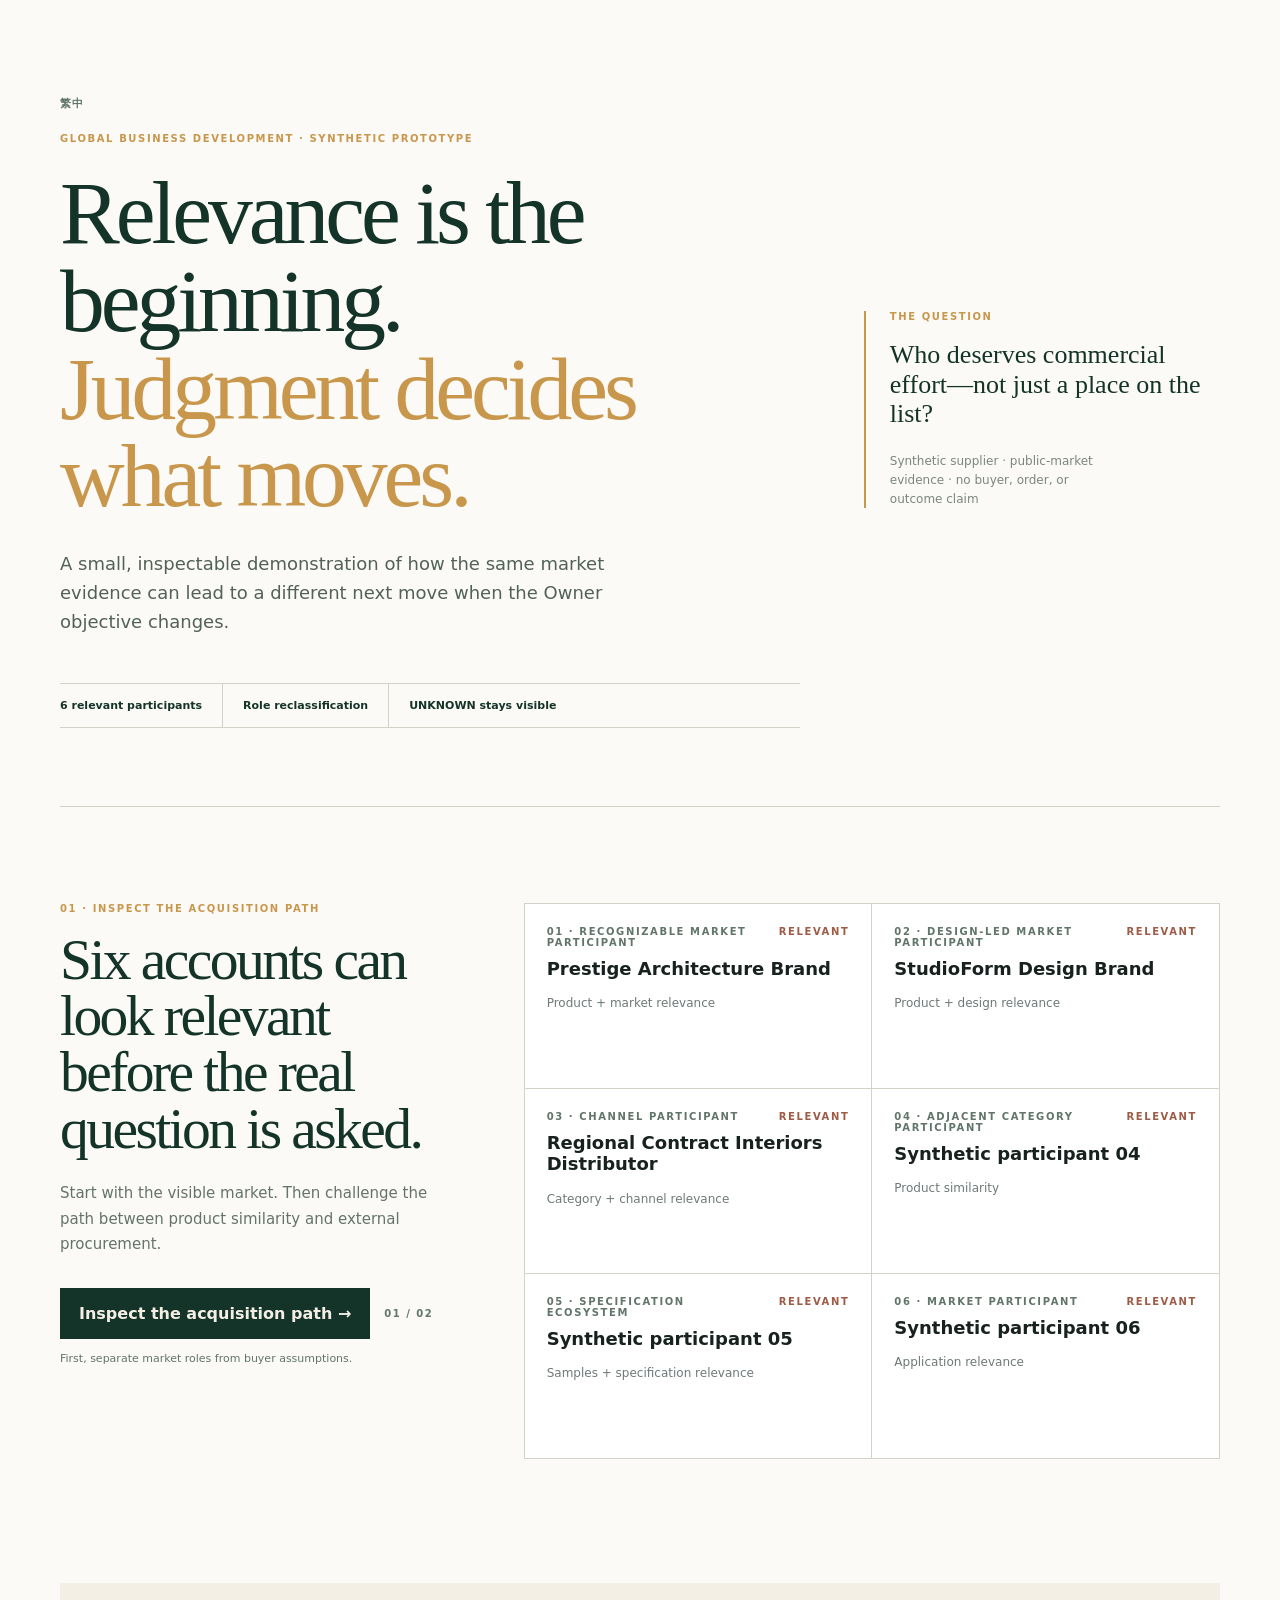
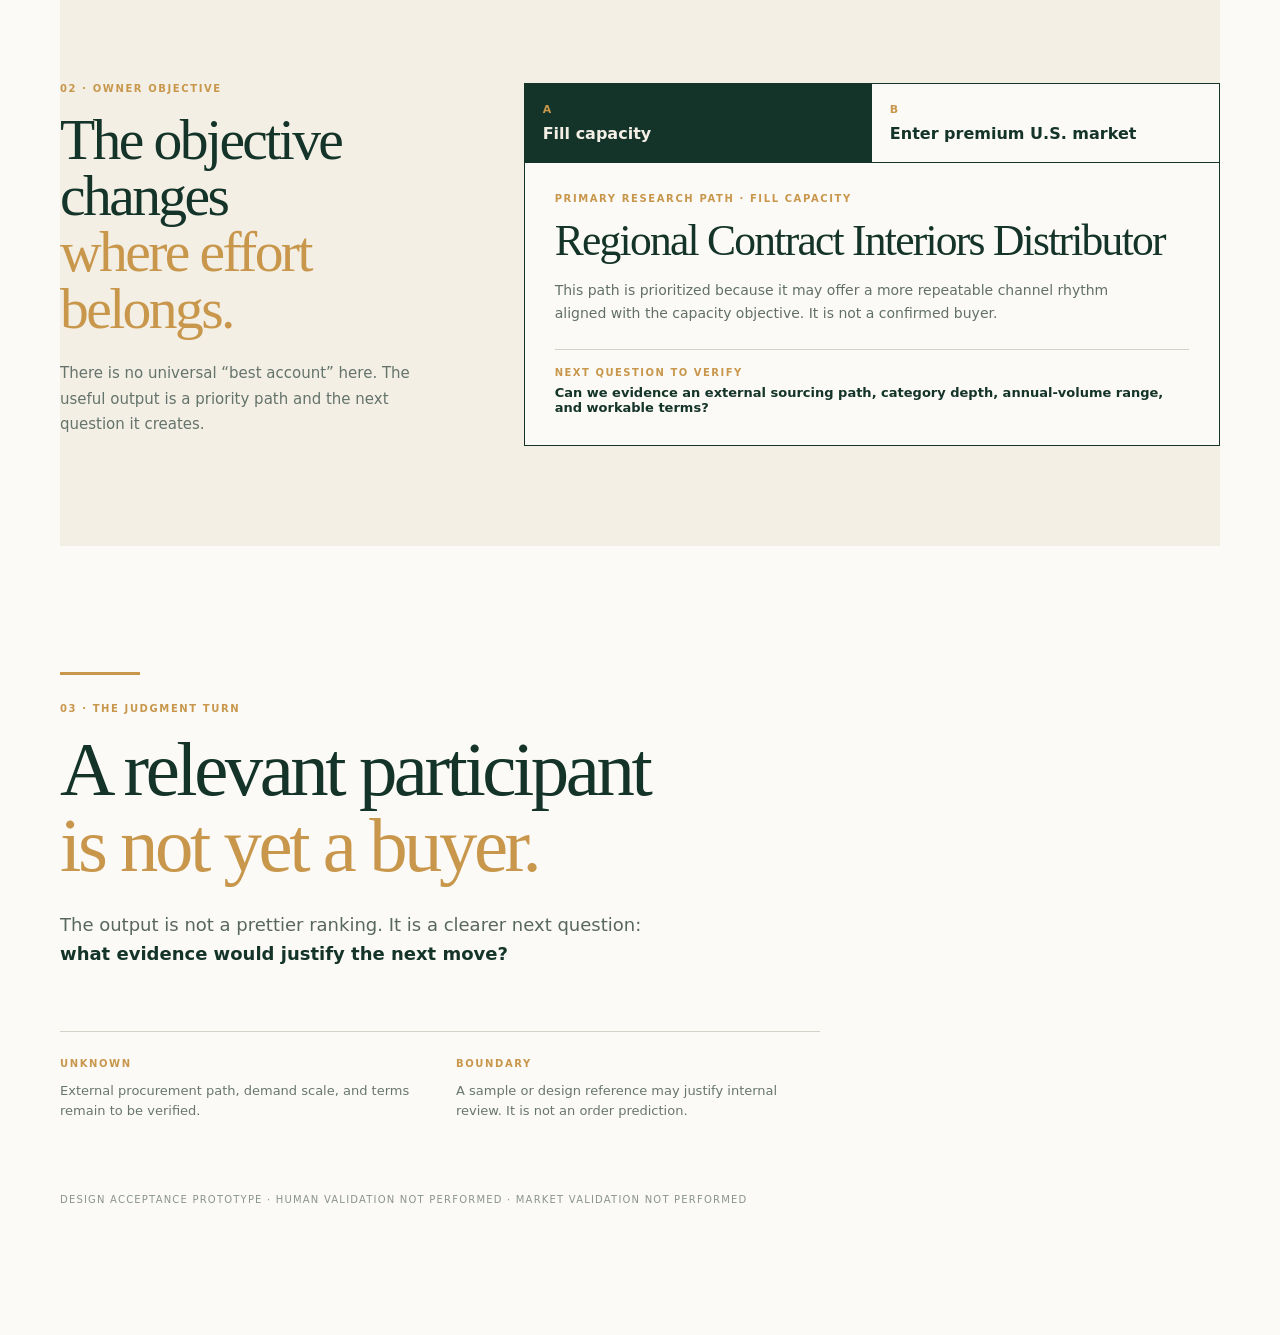
==== index.html @ 03d0aeea "feat: publish GBD judgment reveal prototype" ====
<!doctype html>
<html lang="en">
  <head>
    <meta charset="UTF-8" />
    <meta name="viewport" content="width=device-width, initial-scale=1" />
    <meta name="description" content="A bounded synthetic demonstration of commercial judgment in overseas business development." />
    <title>GBD Judgment Reveal · Paul's Tradecraft</title>
    <link rel="stylesheet" href="./styles.css" />
  </head>
  <body>
    <main>
      <section class="hero shell">
        <div class="hero-copy">
          <a class="language-link" href="./index-zh.html" lang="zh-Hant">繁中</a>
          <p class="eyebrow">GLOBAL BUSINESS DEVELOPMENT · SYNTHETIC PROTOTYPE</p>
          <h1>Relevance is the beginning.<br /><em>Judgment decides what moves.</em></h1>
          <p class="lede">A small, inspectable demonstration of how the same market evidence can lead to a different next move when the Owner objective changes.</p>
          <div class="proof-strip" aria-label="Prototype boundary">
            <span>6 relevant participants</span><span>Role reclassification</span><span>UNKNOWN stays visible</span>
          </div>
        </div>
        <div class="hero-note">
          <p class="note-label">THE QUESTION</p>
          <p>Who deserves commercial effort—not just a place on the list?</p>
          <p class="note-small">Synthetic supplier · public-market evidence · no buyer, order, or outcome claim</p>
        </div>
      </section>

      <section class="reveal-section shell" aria-labelledby="reveal-title">
        <div class="section-intro">
          <p class="eyebrow">01 · INSPECT THE ACQUISITION PATH</p>
          <h2 id="reveal-title">Six accounts can look relevant<br /><span>before the real question is asked.</span></h2>
          <p>Start with the visible market. Then challenge the path between product similarity and external procurement.</p>
          <div class="action-row">
            <button class="primary-action" id="revealButton" type="button">Inspect the acquisition path <span aria-hidden="true">→</span></button>
            <span class="stage-count" id="stageCount">01 / 02</span>
          </div>
          <p class="action-hint" id="actionHint">First, separate market roles from buyer assumptions.</p>
        </div>
        <div class="participant-grid" id="participantGrid" aria-live="polite"></div>
      </section>

      <section class="objective-section shell" aria-labelledby="objective-title">
        <div class="objective-heading">
          <p class="eyebrow">02 · OWNER OBJECTIVE</p>
          <h2 id="objective-title">The objective changes<br /><em>where effort belongs.</em></h2>
          <p>There is no universal “best account” here. The useful output is a priority path and the next question it creates.</p>
        </div>
        <div class="objective-panel">
          <div class="objective-tabs" role="group" aria-label="Owner objective">
            <button class="objective-tab is-active" data-objective="capacity" type="button" aria-pressed="true"><span>A</span> Fill capacity</button>
            <button class="objective-tab" data-objective="premium" type="button" aria-pressed="false"><span>B</span> Enter premium U.S. market</button>
          </div>
          <div class="priority-result" id="priorityResult"></div>
        </div>
      </section>

      <section class="closing-section shell" aria-labelledby="closing-title">
        <div class="closing-rule"></div>
        <p class="eyebrow">03 · THE JUDGMENT TURN</p>
        <h2 id="closing-title">A relevant participant<br /><em>is not yet a buyer.</em></h2>
        <p class="closing-copy">The output is not a prettier ranking. It is a clearer next question: <strong>what evidence would justify the next move?</strong></p>
        <div class="boundary-grid">
          <div><span>UNKNOWN</span><p>External procurement path, demand scale, and terms remain to be verified.</p></div>
          <div><span>BOUNDARY</span><p>A sample or design reference may justify internal review. It is not an order prediction.</p></div>
        </div>
        <p class="disclosure">Design acceptance prototype · Human validation not performed · Market validation not performed</p>
      </section>
    </main>
    <script src="./app.js" defer></script>
  </body>
</html>
---- styles.css ----
:root { --pine:#143329; --ink:#17221f; --bone:#f3efe5; --paper:#fbfaf6; --line:#cfd3c8; --gold:#c8974c; --rust:#9e5b46; --moss:#61756a; }
* { box-sizing:border-box; }
html { scroll-behavior:smooth; }
body { margin:0; background:var(--paper); color:var(--ink); font-family: Inter, ui-sans-serif, system-ui, -apple-system, "Segoe UI", sans-serif; }
button { font:inherit; }
.shell { width:min(1160px, calc(100% - 40px)); margin:0 auto; }
.hero { min-height:620px; display:grid; grid-template-columns:minmax(0,1.35fr) minmax(260px,.65fr); align-items:end; gap:64px; padding:92px 0 78px; }
.hero-copy { max-width:760px; }
.language-link { display:inline-block; margin-bottom:22px; color:var(--moss); font-size:11px; font-weight:800; letter-spacing:.12em; text-decoration:none; }
.language-link:hover, .language-link:focus-visible { color:var(--gold); }
.eyebrow, .note-label, .participant-role, .state, .boundary-grid span { margin:0; font-size:10px; font-weight:800; letter-spacing:.16em; text-transform:uppercase; }
.eyebrow { color:var(--gold); }
h1,h2 { margin:0; font-family: Georgia, "Times New Roman", serif; font-weight:400; letter-spacing:-.045em; line-height:.98; }
h1 { margin-top:25px; max-width:850px; font-size:clamp(3rem, 7vw, 6.7rem); color:var(--pine); }
h1 em,h2 em { color:var(--gold); font-style:normal; }
.lede { max-width:600px; margin:30px 0 0; font-size:18px; line-height:1.6; color:#52615a; }
.proof-strip { display:flex; flex-wrap:wrap; gap:0; margin-top:46px; border-top:1px solid var(--line); border-bottom:1px solid var(--line); }
.proof-strip span { padding:15px 20px 15px 0; margin-right:20px; border-right:1px solid var(--line); font-size:11px; font-weight:700; color:var(--pine); }
.proof-strip span:last-child { border:0; }
.hero-note { align-self:center; border-left:2px solid var(--gold); padding-left:24px; }
.note-label { color:var(--gold); }
.hero-note > p:nth-child(2) { margin:18px 0 24px; font:400 26px/1.13 Georgia, serif; color:var(--pine); }
.note-small { max-width:235px; margin:0; color:#7a867e; font-size:12px; line-height:1.55; }
.reveal-section { padding:96px 0 124px; border-top:1px solid var(--line); display:grid; grid-template-columns:.72fr 1.28fr; gap:72px; }
h2 { font-size:clamp(2.5rem, 4.5vw, 4.6rem); color:var(--pine); }
.section-intro h2, .objective-heading h2 { margin-top:18px; }
.section-intro > p:not(.eyebrow):not(.action-hint), .objective-heading > p:not(.eyebrow) { margin:24px 0 0; color:#64736b; font-size:15px; line-height:1.7; }
.action-row { display:flex; align-items:center; gap:14px; margin-top:30px; }
.primary-action { padding:15px 18px; border:1px solid var(--pine); background:var(--pine); color:var(--bone); cursor:pointer; text-align:left; font-weight:750; transition:background .2s, color .2s; }
.primary-action:hover, .primary-action:focus-visible { background:var(--gold); border-color:var(--gold); color:var(--pine); }
.stage-count { color:var(--moss); font-size:10px; font-weight:800; letter-spacing:.15em; }
.action-hint { margin-top:12px; color:var(--moss); font-size:11px; line-height:1.5; }
.participant-grid { display:grid; grid-template-columns:repeat(2, 1fr); gap:0; border-top:1px solid var(--line); border-left:1px solid var(--line); align-self:start; }
.participant { min-height:185px; padding:22px; border-right:1px solid var(--line); border-bottom:1px solid var(--line); background:#fff; transition:background .35s, color .35s, transform .35s; }
.participant.is-reclassified { background:var(--pine); color:var(--bone); }
.participant.is-hold { background:#f3eae2; color:var(--ink); }
.participant-top { display:flex; justify-content:space-between; gap:12px; align-items:start; }
.participant h3 { margin:10px 0 0; font-size:18px; line-height:1.2; }
.participant-role { color:var(--moss); }
.is-reclassified .participant-role { color:#e8be77; }
.participant p { margin:15px 0 0; font-size:12px; line-height:1.55; color:#6e7a73; }
.is-reclassified p { color:#d4ded8; }
.state { color:var(--rust); }
.participant .reveal-detail { opacity:0; max-height:0; overflow:hidden; transform:translateY(5px); transition:opacity .35s, max-height .35s, transform .35s; }
.participant.is-reclassified .reveal-detail, .participant.is-hold .reveal-detail { opacity:1; max-height:80px; transform:none; }
.objective-section { padding:100px 0; background:var(--bone); display:grid; grid-template-columns:.72fr 1.28fr; gap:72px; }
.objective-panel { border:1px solid var(--pine); background:var(--paper); }
.objective-tabs { display:grid; grid-template-columns:1fr 1fr; border-bottom:1px solid var(--pine); }
.objective-tab { min-height:78px; padding:14px 18px; border:0; border-right:1px solid var(--pine); background:transparent; color:var(--pine); cursor:pointer; text-align:left; font-weight:750; }
.objective-tab:last-child { border-right:0; }
.objective-tab span { display:block; margin-bottom:8px; color:var(--gold); font-size:11px; letter-spacing:.12em; }
.objective-tab.is-active { background:var(--pine); color:var(--bone); }
.priority-result { min-height:265px; padding:30px; }
.result-label { color:var(--gold); font-size:10px; font-weight:800; letter-spacing:.16em; text-transform:uppercase; }
.priority-result h3 { margin:15px 0 0; color:var(--pine); font:400 clamp(2rem,3.4vw,3.5rem)/.98 Georgia, serif; letter-spacing:-.04em; }
.priority-result p { max-width:560px; margin:18px 0 0; color:#627068; font-size:14px; line-height:1.65; }
.next-question { margin-top:24px; padding-top:17px; border-top:1px solid var(--line); color:var(--pine); font-size:13px; font-weight:700; }
.next-question span { display:block; margin-bottom:7px; color:var(--gold); font-size:10px; letter-spacing:.15em; text-transform:uppercase; }
.closing-section { padding:126px 0 130px; }
.closing-rule { width:80px; height:3px; margin-bottom:28px; background:var(--gold); }
.closing-section h2 { max-width:700px; margin-top:18px; font-size:clamp(3rem, 6vw, 6rem); }
.closing-copy { max-width:600px; margin:28px 0 0; color:#58675f; font-size:18px; line-height:1.6; }
.closing-copy strong { color:var(--pine); }
.boundary-grid { display:grid; grid-template-columns:1fr 1fr; gap:32px; max-width:760px; margin-top:62px; padding-top:20px; border-top:1px solid var(--line); }
.boundary-grid span { color:var(--gold); }
.boundary-grid p { margin:10px 0 0; color:#68766e; font-size:13px; line-height:1.6; }
.disclosure { margin:72px 0 0; color:#8a948e; font-size:10px; letter-spacing:.12em; text-transform:uppercase; }
@media (max-width: 760px) { .shell { width:min(100% - 28px, 600px); } .hero { min-height:auto; display:block; padding:64px 0 72px; } h1 { font-size:clamp(3rem, 15vw, 5rem); } .lede { font-size:16px; } .proof-strip { display:block; margin-top:34px; } .proof-strip span { display:block; padding:12px 0; margin:0; border-right:0; border-bottom:1px solid var(--line); } .hero-note { margin-top:54px; } .reveal-section, .objective-section { display:block; padding:70px 0 76px; } .reveal-section .section-intro, .objective-heading { margin-bottom:42px; } .participant-grid { grid-template-columns:1fr; } .participant { min-height:156px; } .action-row { align-items:stretch; flex-direction:column; gap:10px; } .stage-count { line-height:1.5; } .objective-tabs { grid-template-columns:1fr; } .objective-tab { border-right:0; border-bottom:1px solid var(--pine); } .objective-tab:last-child { border-bottom:0; } .priority-result { min-height:290px; padding:24px; } .boundary-grid { grid-template-columns:1fr; gap:20px; margin-top:46px; } .closing-section { padding:80px 0 90px; } .disclosure { margin-top:54px; line-height:1.6; } }
@media (prefers-reduced-motion: reduce) { *, *::before, *::after { scroll-behavior:auto !important; transition-duration:.01ms !important; animation-duration:.01ms !important; } }
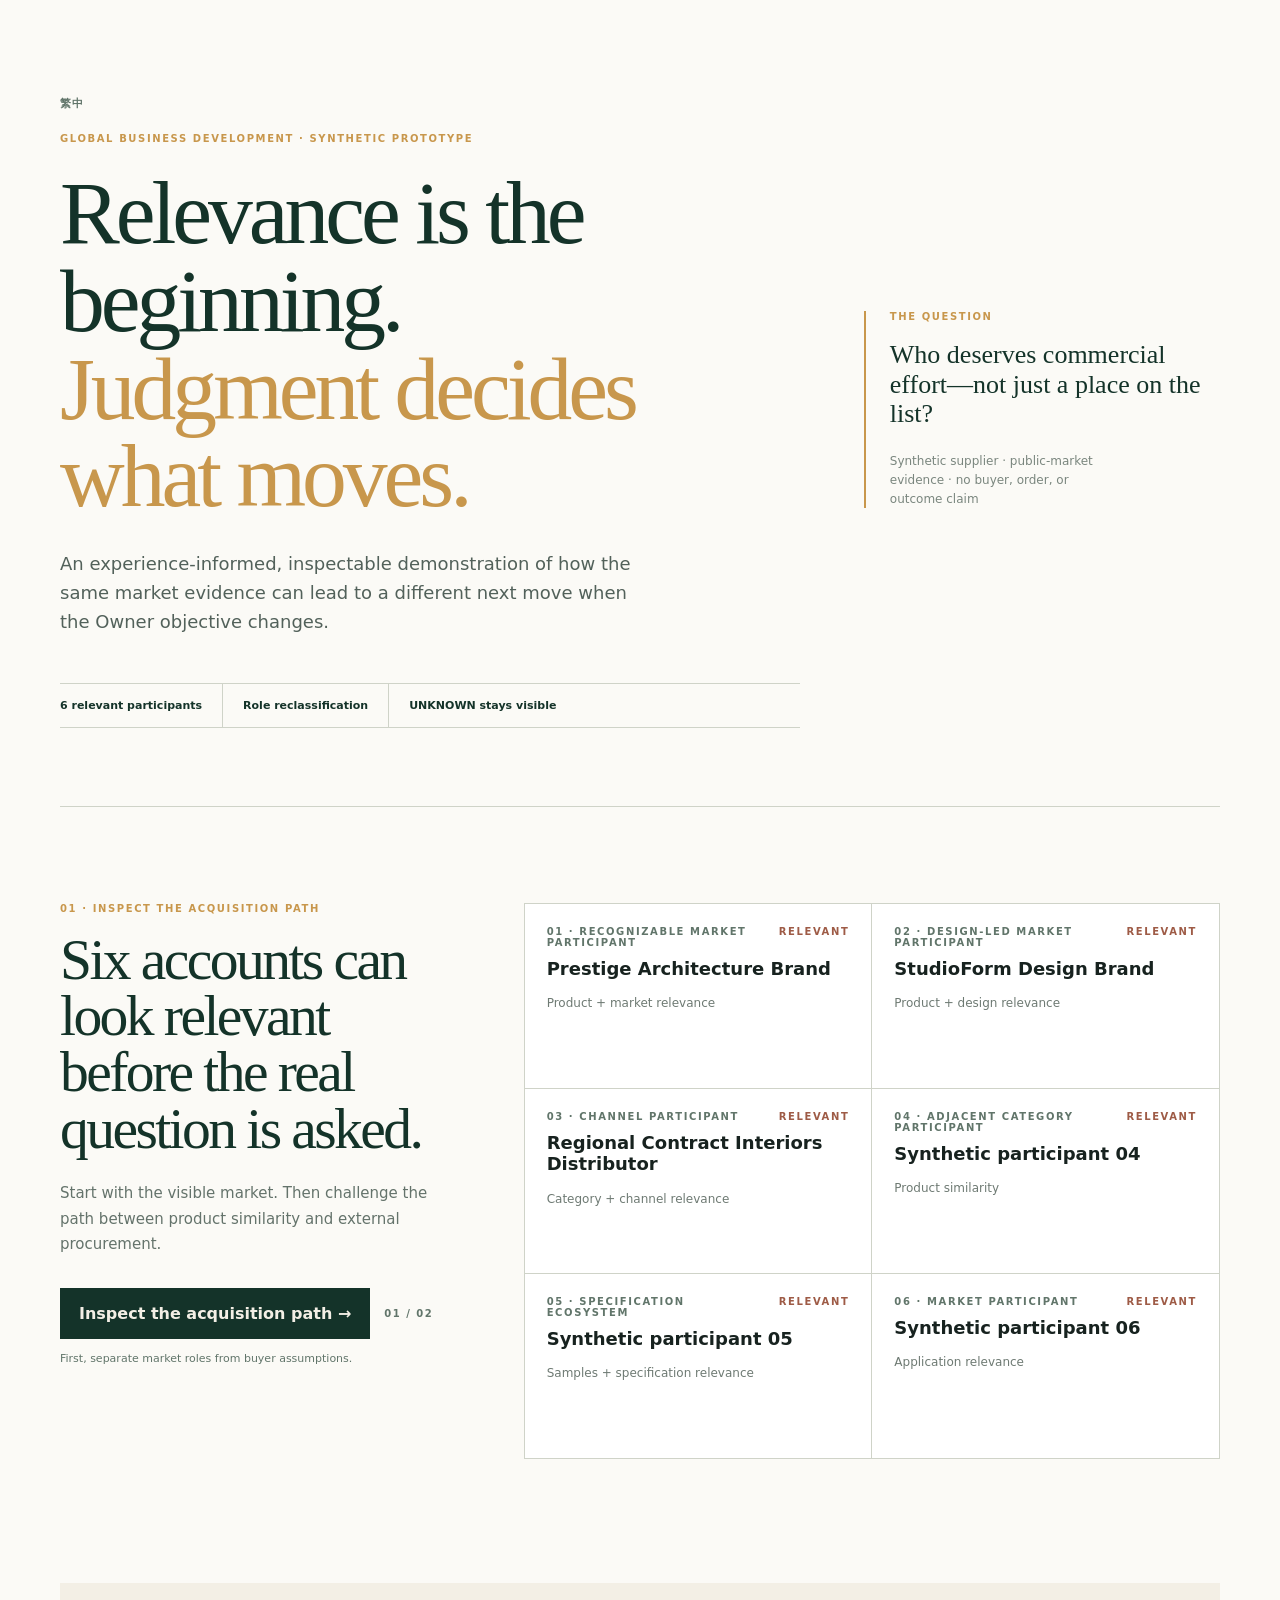
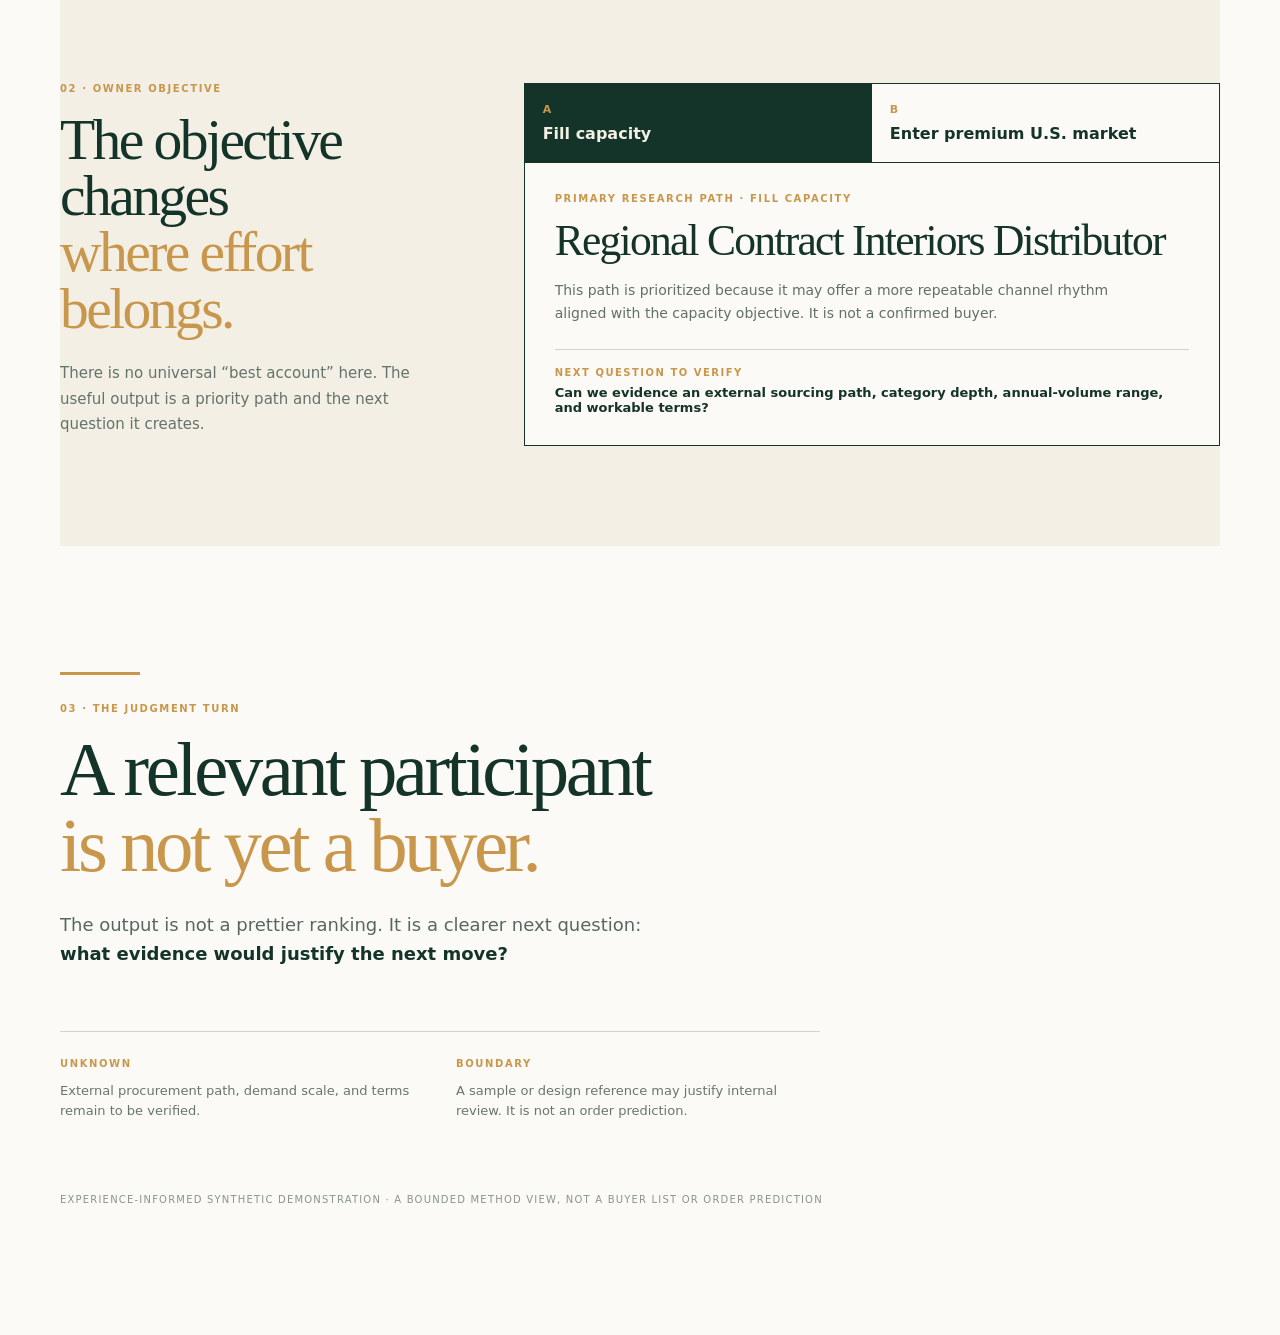
==== commit f78eecc9: "docs: reframe prototype evidence context" ====
--- a/index.html
+++ b/index.html
@@ -14,7 +14,7 @@
           <a class="language-link" href="./index-zh.html" lang="zh-Hant">繁中</a>
           <p class="eyebrow">GLOBAL BUSINESS DEVELOPMENT · SYNTHETIC PROTOTYPE</p>
           <h1>Relevance is the beginning.<br /><em>Judgment decides what moves.</em></h1>
-          <p class="lede">A small, inspectable demonstration of how the same market evidence can lead to a different next move when the Owner objective changes.</p>
+          <p class="lede">An experience-informed, inspectable demonstration of how the same market evidence can lead to a different next move when the Owner objective changes.</p>
           <div class="proof-strip" aria-label="Prototype boundary">
             <span>6 relevant participants</span><span>Role reclassification</span><span>UNKNOWN stays visible</span>
           </div>
@@ -64,7 +64,7 @@
           <div><span>UNKNOWN</span><p>External procurement path, demand scale, and terms remain to be verified.</p></div>
           <div><span>BOUNDARY</span><p>A sample or design reference may justify internal review. It is not an order prediction.</p></div>
         </div>
-        <p class="disclosure">Design acceptance prototype · Human validation not performed · Market validation not performed</p>
+        <p class="disclosure">Experience-informed synthetic demonstration · A bounded method view, not a buyer list or order prediction</p>
       </section>
     </main>
     <script src="./app.js" defer></script>
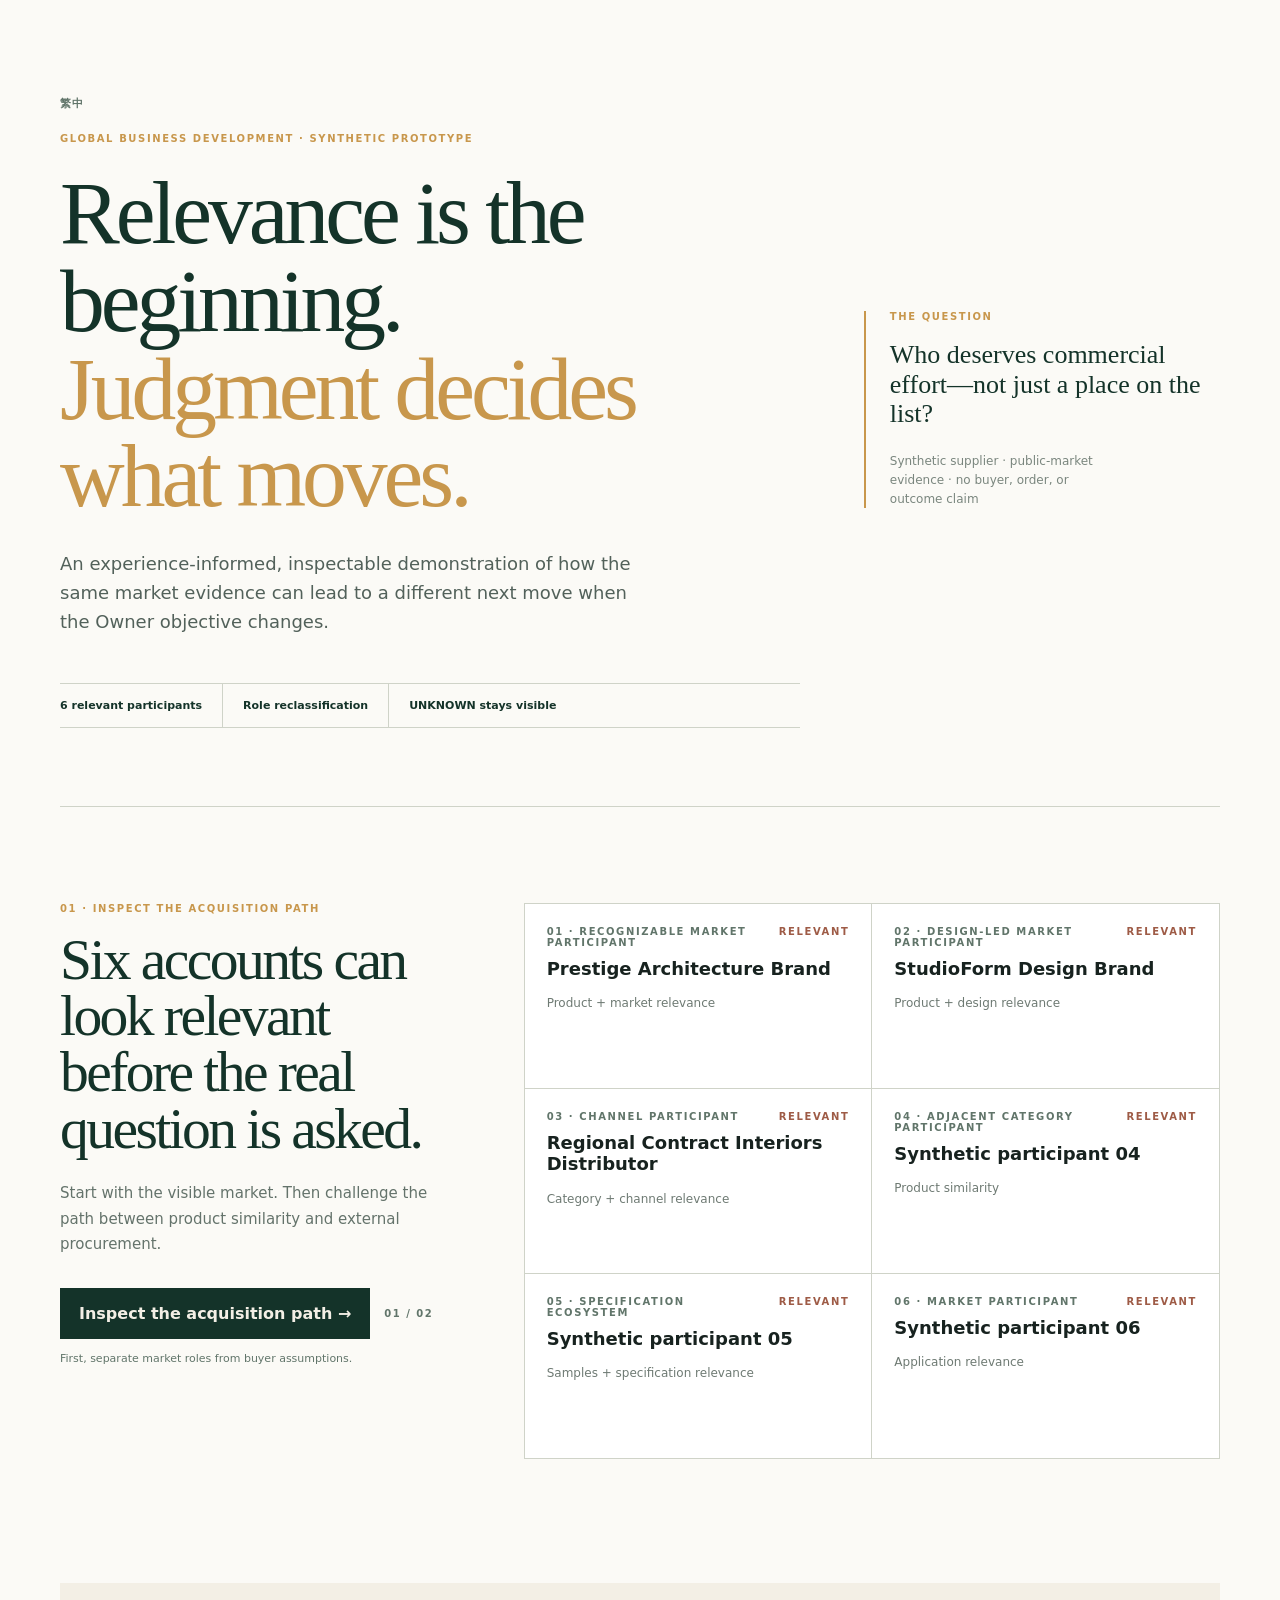
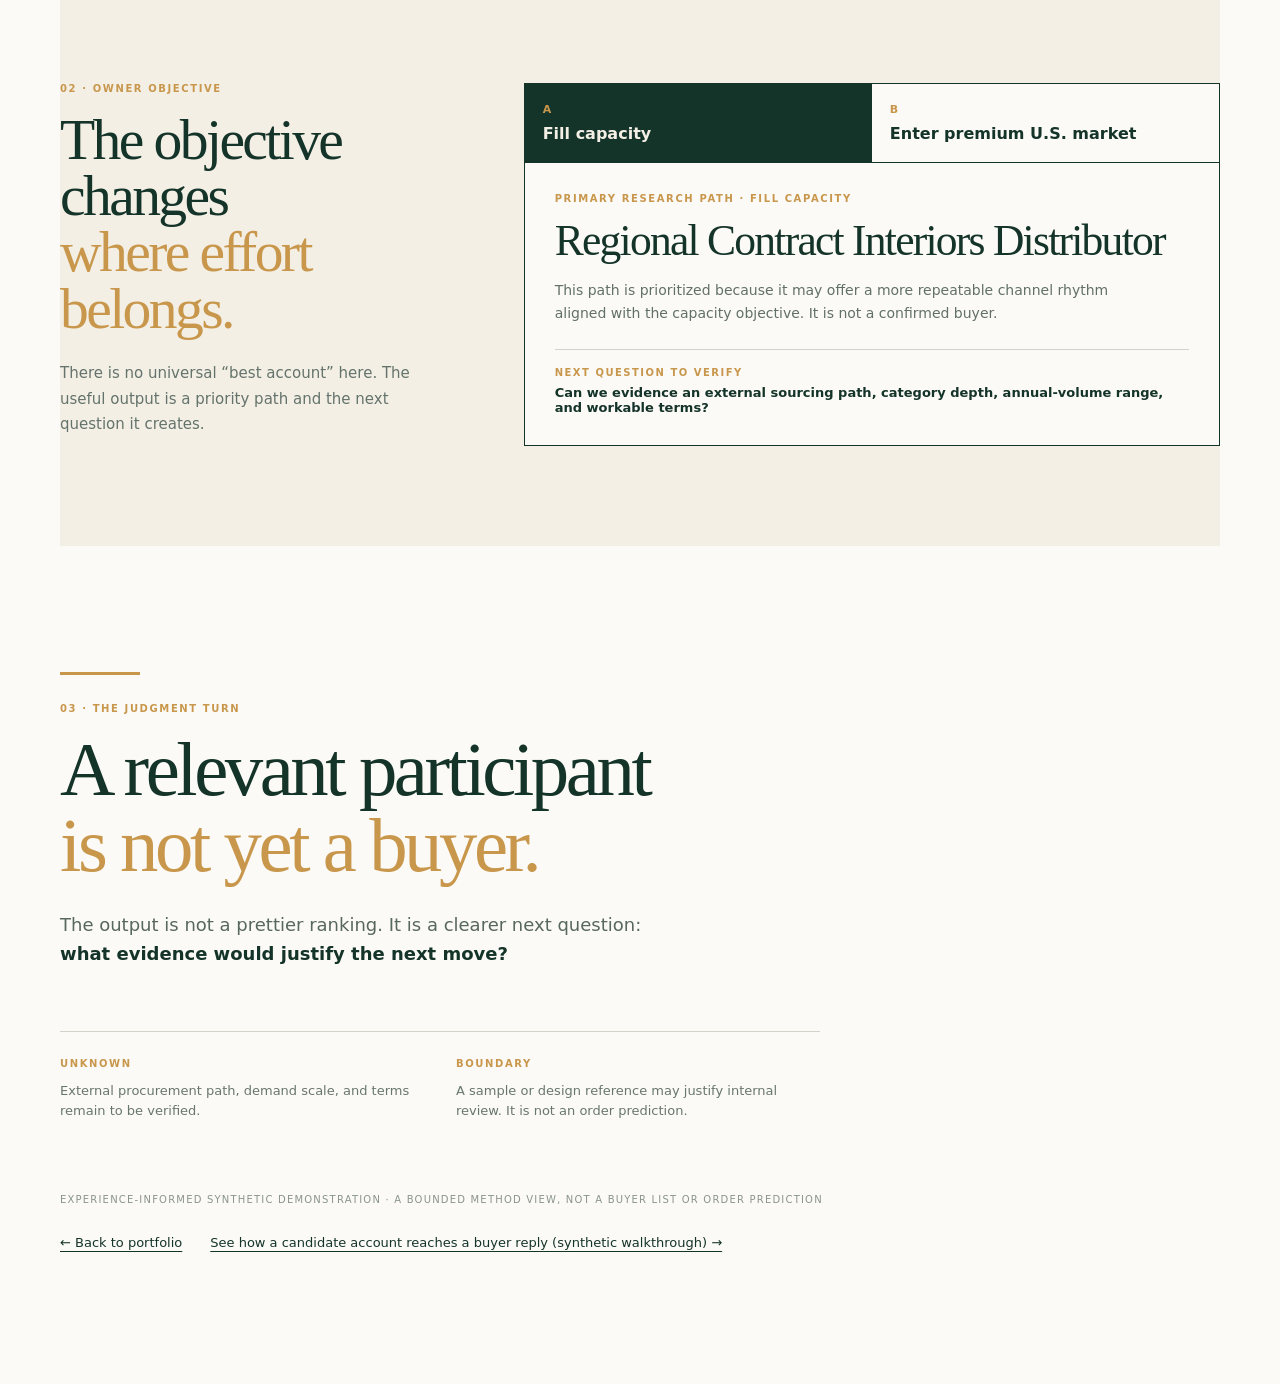
==== commit ab052f2d: "fix: connect GBD demo to buyer reply walkthrough" ====
--- a/index.html
+++ b/index.html
@@ -65,6 +65,10 @@
           <div><span>BOUNDARY</span><p>A sample or design reference may justify internal review. It is not an order prediction.</p></div>
         </div>
         <p class="disclosure">Experience-informed synthetic demonstration · A bounded method view, not a buyer list or order prediction</p>
+        <nav class="journey-links" aria-label="Continue exploring">
+          <a href="https://paulstradecraft.com/?lang=en#global-business-development">← Back to portfolio</a>
+          <a href="https://paulstradecraft.com/prototype/ai-native-commercial-conversion/?lang=en">See how a candidate account reaches a buyer reply (synthetic walkthrough) →</a>
+        </nav>
       </section>
     </main>
     <script src="./app.js" defer></script>
--- a/styles.css
+++ b/styles.css
@@ -65,5 +65,9 @@
 .boundary-grid span { color:var(--gold); }
 .boundary-grid p { margin:10px 0 0; color:#68766e; font-size:13px; line-height:1.6; }
 .disclosure { margin:72px 0 0; color:#8a948e; font-size:10px; letter-spacing:.12em; text-transform:uppercase; }
+.journey-links { display:flex; flex-wrap:wrap; gap:16px 28px; margin-top:28px; font-size:13px; line-height:1.6; }
+.journey-links a { max-width:100%; color:var(--pine); text-underline-offset:4px; overflow-wrap:anywhere; }
+.journey-links a:hover { text-decoration-thickness:2px; }
+.journey-links a:focus-visible { outline:2px solid var(--pine); outline-offset:5px; }
 @media (max-width: 760px) { .shell { width:min(100% - 28px, 600px); } .hero { min-height:auto; display:block; padding:64px 0 72px; } h1 { font-size:clamp(3rem, 15vw, 5rem); } .lede { font-size:16px; } .proof-strip { display:block; margin-top:34px; } .proof-strip span { display:block; padding:12px 0; margin:0; border-right:0; border-bottom:1px solid var(--line); } .hero-note { margin-top:54px; } .reveal-section, .objective-section { display:block; padding:70px 0 76px; } .reveal-section .section-intro, .objective-heading { margin-bottom:42px; } .participant-grid { grid-template-columns:1fr; } .participant { min-height:156px; } .action-row { align-items:stretch; flex-direction:column; gap:10px; } .stage-count { line-height:1.5; } .objective-tabs { grid-template-columns:1fr; } .objective-tab { border-right:0; border-bottom:1px solid var(--pine); } .objective-tab:last-child { border-bottom:0; } .priority-result { min-height:290px; padding:24px; } .boundary-grid { grid-template-columns:1fr; gap:20px; margin-top:46px; } .closing-section { padding:80px 0 90px; } .disclosure { margin-top:54px; line-height:1.6; } }
 @media (prefers-reduced-motion: reduce) { *, *::before, *::after { scroll-behavior:auto !important; transition-duration:.01ms !important; animation-duration:.01ms !important; } }
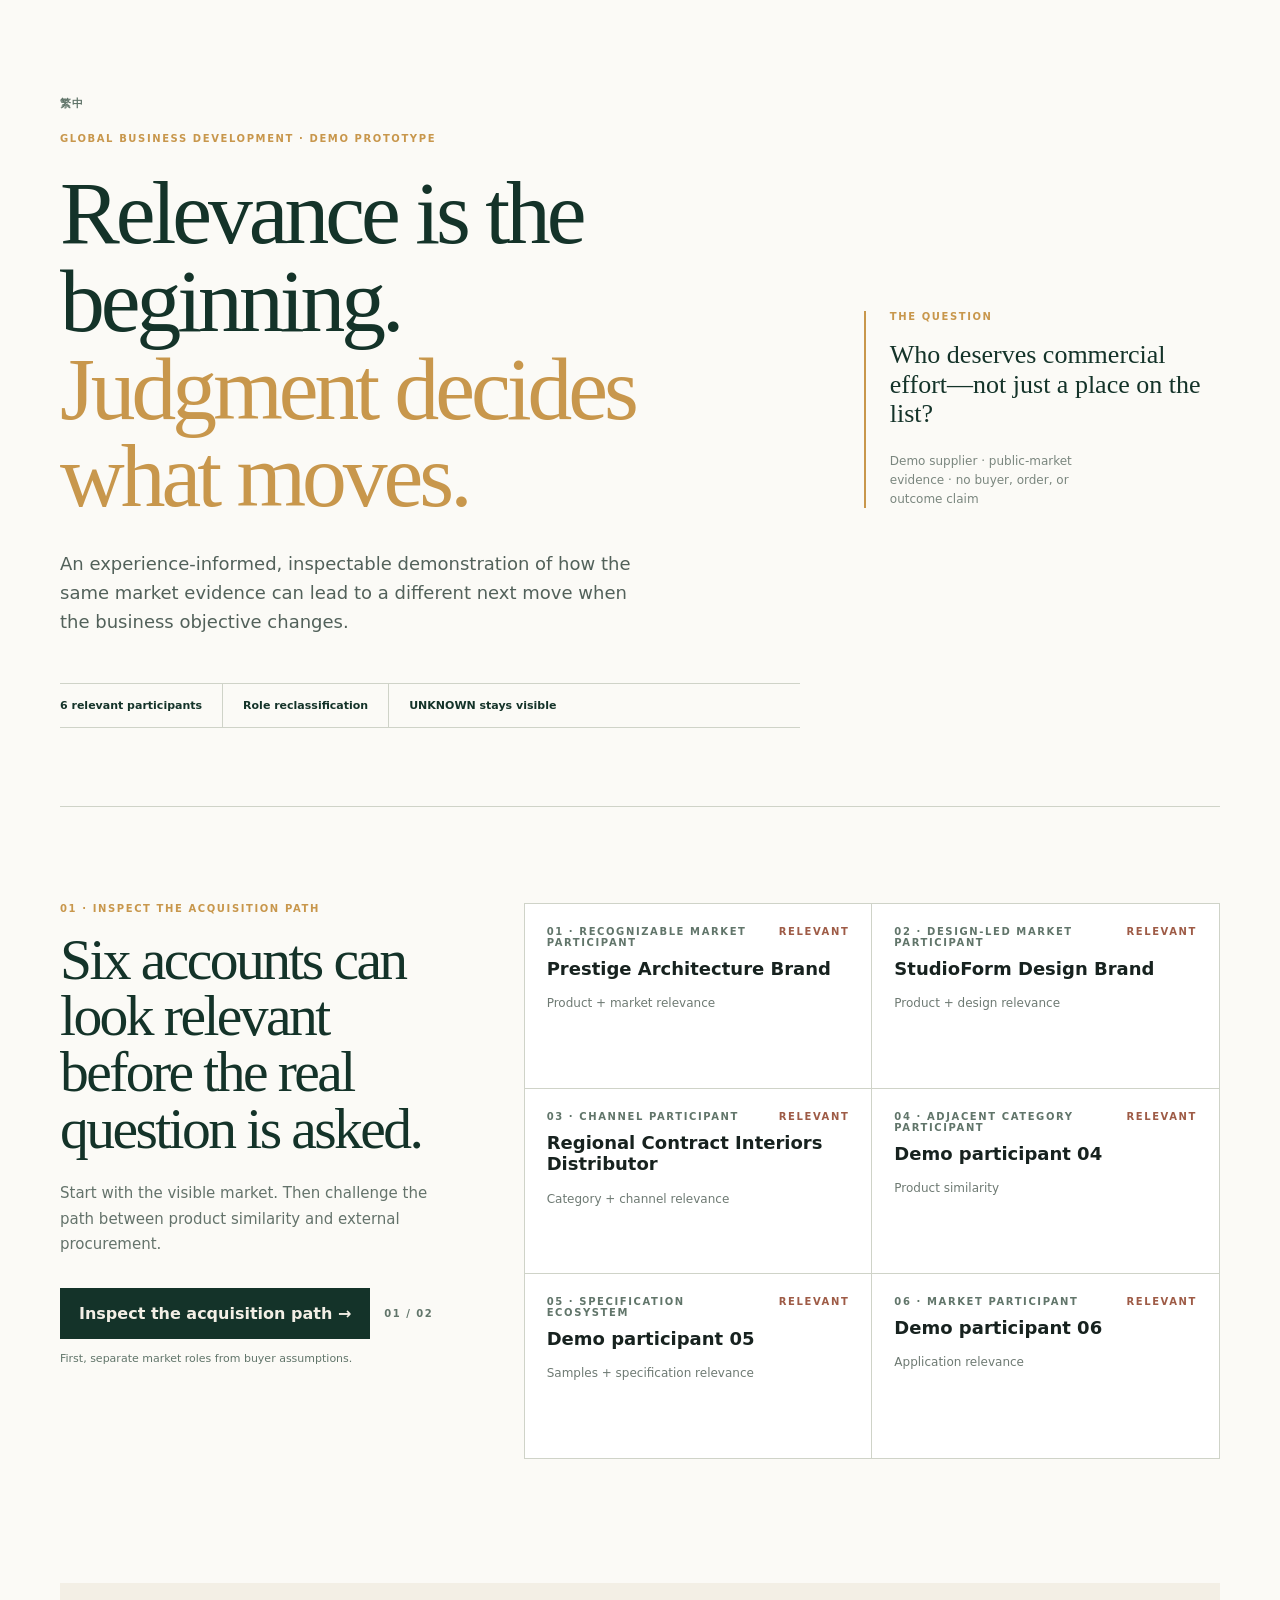
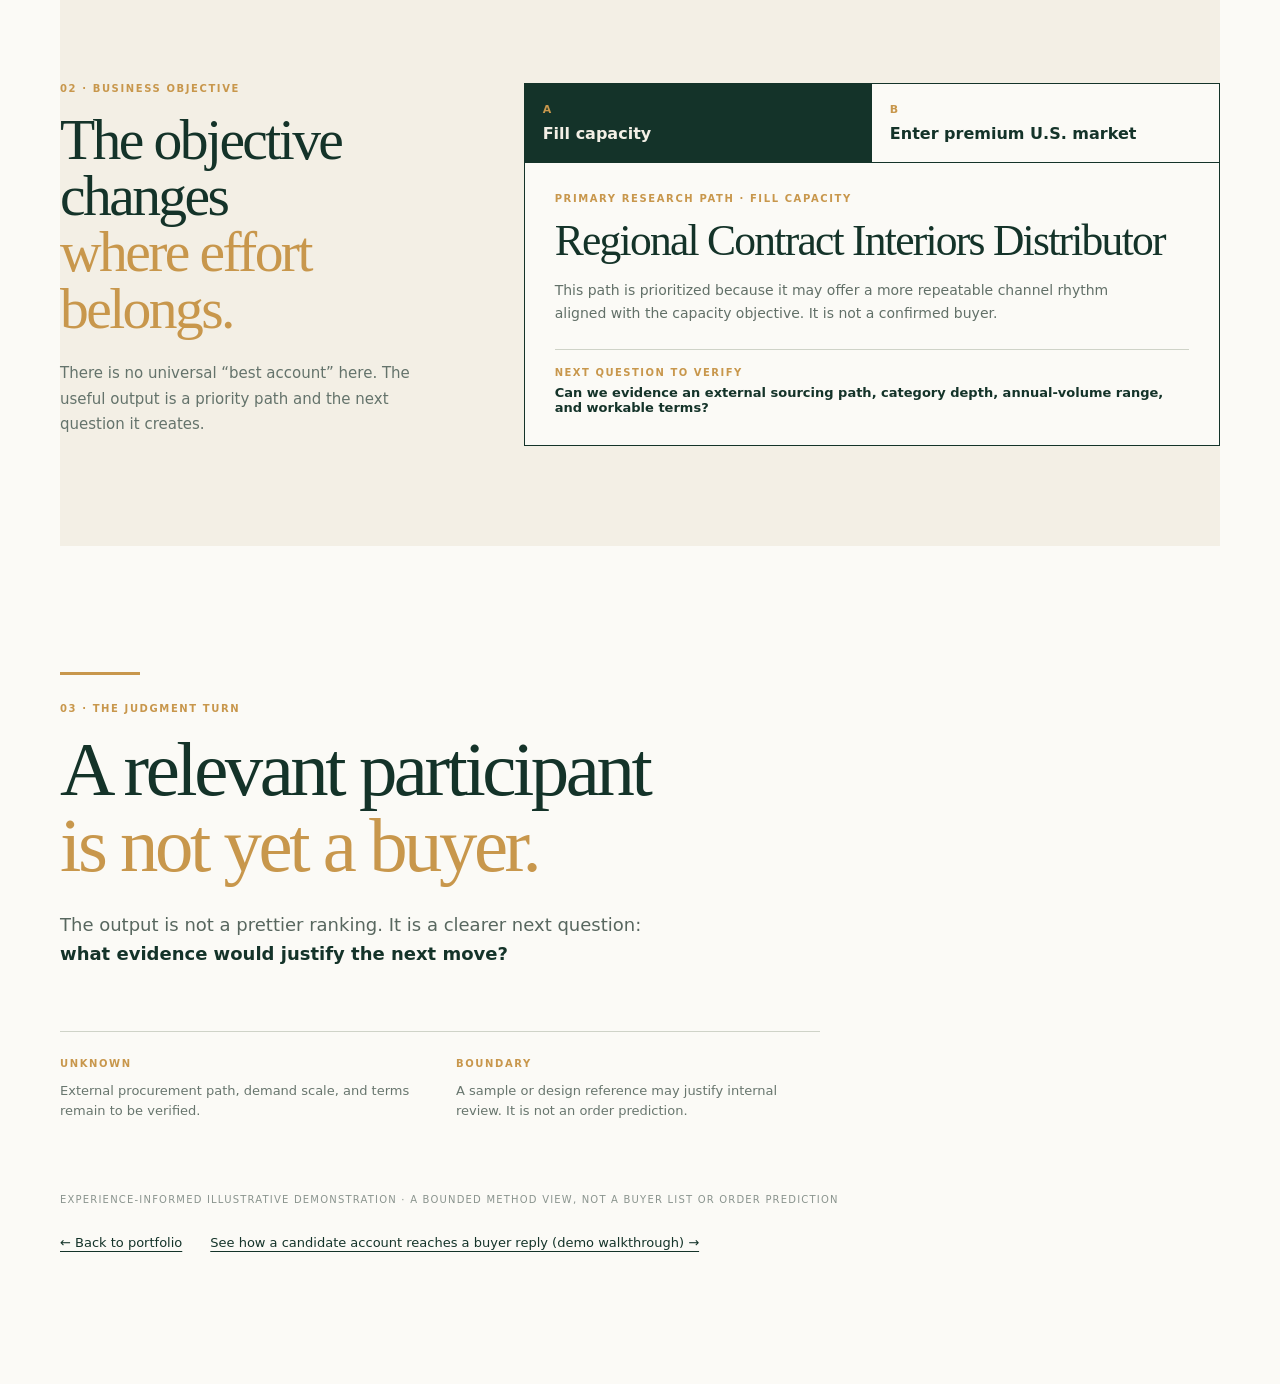
==== commit bc53124b: "Demo/illustrative labels instead of synthetic; business objective instead of Owner objective" ====
--- a/index.html
+++ b/index.html
@@ -3,8 +3,9 @@
   <head>
     <meta charset="UTF-8" />
     <meta name="viewport" content="width=device-width, initial-scale=1" />
-    <meta name="description" content="A bounded synthetic demonstration of commercial judgment in overseas business development." />
+    <meta name="description" content="A bounded, illustrative demonstration of commercial judgment in overseas business development." />
     <title>GBD Judgment Reveal · Paul's Tradecraft</title>
+    <link rel="icon" href="./favicon.ico" sizes="64x64" />
     <link rel="stylesheet" href="./styles.css" />
   </head>
   <body>
@@ -12,9 +13,9 @@
       <section class="hero shell">
         <div class="hero-copy">
           <a class="language-link" href="./index-zh.html" lang="zh-Hant">繁中</a>
-          <p class="eyebrow">GLOBAL BUSINESS DEVELOPMENT · SYNTHETIC PROTOTYPE</p>
+          <p class="eyebrow">GLOBAL BUSINESS DEVELOPMENT · DEMO PROTOTYPE</p>
           <h1>Relevance is the beginning.<br /><em>Judgment decides what moves.</em></h1>
-          <p class="lede">An experience-informed, inspectable demonstration of how the same market evidence can lead to a different next move when the Owner objective changes.</p>
+          <p class="lede">An experience-informed, inspectable demonstration of how the same market evidence can lead to a different next move when the business objective changes.</p>
           <div class="proof-strip" aria-label="Prototype boundary">
             <span>6 relevant participants</span><span>Role reclassification</span><span>UNKNOWN stays visible</span>
           </div>
@@ -22,7 +23,7 @@
         <div class="hero-note">
           <p class="note-label">THE QUESTION</p>
           <p>Who deserves commercial effort—not just a place on the list?</p>
-          <p class="note-small">Synthetic supplier · public-market evidence · no buyer, order, or outcome claim</p>
+          <p class="note-small">Demo supplier · public-market evidence · no buyer, order, or outcome claim</p>
         </div>
       </section>
 
@@ -42,12 +43,12 @@
 
       <section class="objective-section shell" aria-labelledby="objective-title">
         <div class="objective-heading">
-          <p class="eyebrow">02 · OWNER OBJECTIVE</p>
+          <p class="eyebrow">02 · BUSINESS OBJECTIVE</p>
           <h2 id="objective-title">The objective changes<br /><em>where effort belongs.</em></h2>
           <p>There is no universal “best account” here. The useful output is a priority path and the next question it creates.</p>
         </div>
         <div class="objective-panel">
-          <div class="objective-tabs" role="group" aria-label="Owner objective">
+          <div class="objective-tabs" role="group" aria-label="Business objective">
             <button class="objective-tab is-active" data-objective="capacity" type="button" aria-pressed="true"><span>A</span> Fill capacity</button>
             <button class="objective-tab" data-objective="premium" type="button" aria-pressed="false"><span>B</span> Enter premium U.S. market</button>
           </div>
@@ -64,10 +65,10 @@
           <div><span>UNKNOWN</span><p>External procurement path, demand scale, and terms remain to be verified.</p></div>
           <div><span>BOUNDARY</span><p>A sample or design reference may justify internal review. It is not an order prediction.</p></div>
         </div>
-        <p class="disclosure">Experience-informed synthetic demonstration · A bounded method view, not a buyer list or order prediction</p>
+        <p class="disclosure">Experience-informed illustrative demonstration · A bounded method view, not a buyer list or order prediction</p>
         <nav class="journey-links" aria-label="Continue exploring">
           <a href="https://paulstradecraft.com/?lang=en#global-business-development">← Back to portfolio</a>
-          <a href="https://paulstradecraft.com/prototype/ai-native-commercial-conversion/?lang=en">See how a candidate account reaches a buyer reply (synthetic walkthrough) →</a>
+          <a href="https://paulstradecraft.com/prototype/ai-native-commercial-conversion/?lang=en">See how a candidate account reaches a buyer reply (demo walkthrough) →</a>
         </nav>
       </section>
     </main>
--- a/styles.css
+++ b/styles.css
@@ -69,5 +69,10 @@
 .journey-links a { max-width:100%; color:var(--pine); text-underline-offset:4px; overflow-wrap:anywhere; }
 .journey-links a:hover { text-decoration-thickness:2px; }
 .journey-links a:focus-visible { outline:2px solid var(--pine); outline-offset:5px; }
+/* Keep the approved Chinese copy intact; break between phrases, not inside 買方. */
+:lang(zh-Hant) :is(h1,h2) { letter-spacing:0; line-height:1.2; text-wrap:balance; }
+:lang(zh-Hant) #closing-title { word-break:keep-all; }
+:lang(zh-Hant) .zh-phrase { white-space:nowrap; }
+:lang(zh-Hant) :is(h3,h4,b,strong,button,.language-link,.eyebrow,.note-label,.participant-role,.state,.proof-strip span,.stage-count,.result-label,.next-question,.boundary-grid span) { font-weight:600; }
 @media (max-width: 760px) { .shell { width:min(100% - 28px, 600px); } .hero { min-height:auto; display:block; padding:64px 0 72px; } h1 { font-size:clamp(3rem, 15vw, 5rem); } .lede { font-size:16px; } .proof-strip { display:block; margin-top:34px; } .proof-strip span { display:block; padding:12px 0; margin:0; border-right:0; border-bottom:1px solid var(--line); } .hero-note { margin-top:54px; } .reveal-section, .objective-section { display:block; padding:70px 0 76px; } .reveal-section .section-intro, .objective-heading { margin-bottom:42px; } .participant-grid { grid-template-columns:1fr; } .participant { min-height:156px; } .action-row { align-items:stretch; flex-direction:column; gap:10px; } .stage-count { line-height:1.5; } .objective-tabs { grid-template-columns:1fr; } .objective-tab { border-right:0; border-bottom:1px solid var(--pine); } .objective-tab:last-child { border-bottom:0; } .priority-result { min-height:290px; padding:24px; } .boundary-grid { grid-template-columns:1fr; gap:20px; margin-top:46px; } .closing-section { padding:80px 0 90px; } .disclosure { margin-top:54px; line-height:1.6; } }
 @media (prefers-reduced-motion: reduce) { *, *::before, *::after { scroll-behavior:auto !important; transition-duration:.01ms !important; animation-duration:.01ms !important; } }
